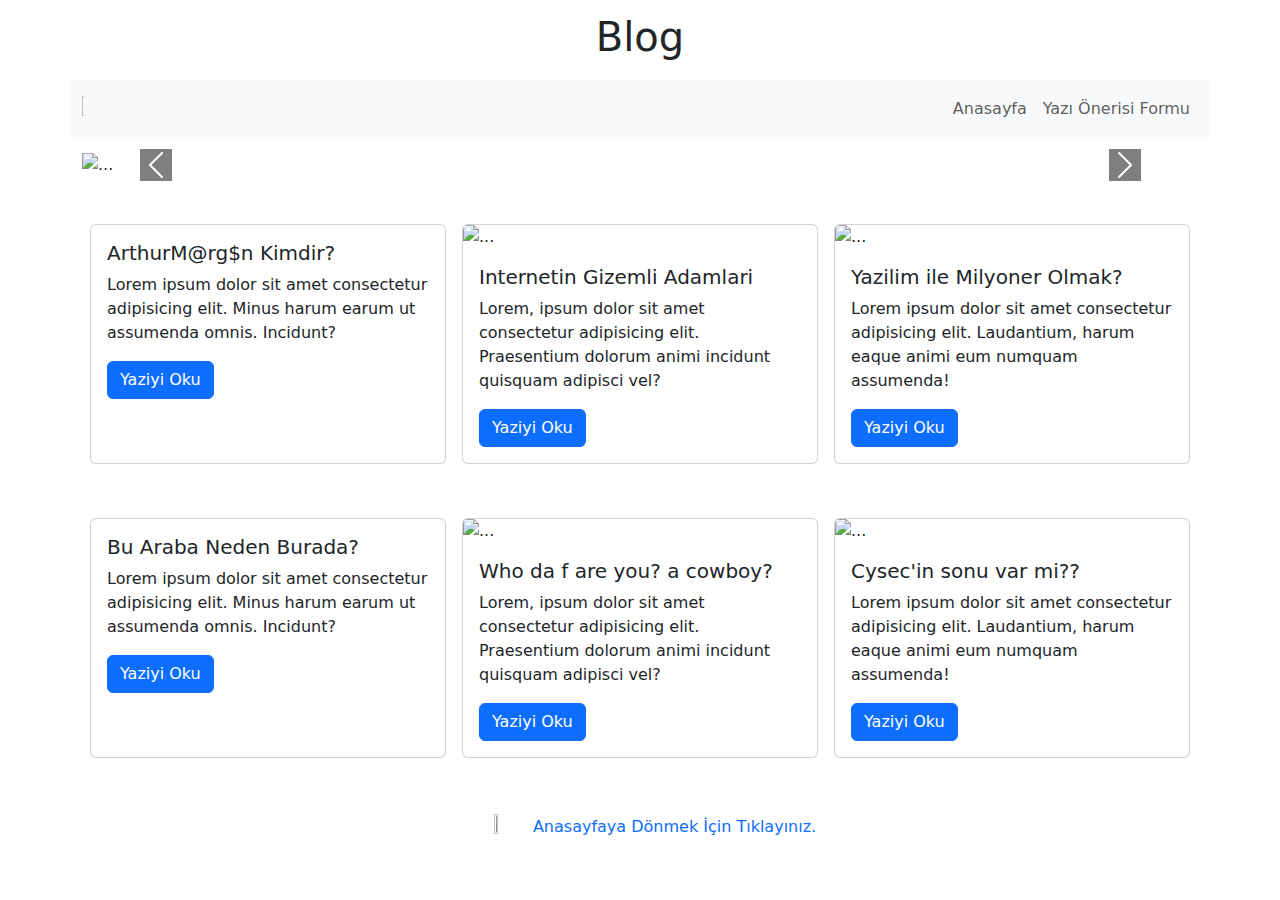
==== docs/blog.html @ 8c5839b3 "Add files via upload" ====
<!DOCTYPE html>
<html lang="en">

<head>
  <meta charset="UTF-8">
  <meta name="viewport" content="width=device-width, initial-scale=1.0">
  <title>Blog</title>
  <link rel="icon" type="image/x-icon" href="/EnginWeb V2/img/hacker.png">
  <link href="https://cdn.jsdelivr.net/npm/bootstrap@5.3.3/dist/css/bootstrap.min.css" rel="stylesheet"
    integrity="sha384-QWTKZyjpPEjISv5WaRU9OFeRpok6YctnYmDr5pNlyT2bRjXh0JMhjY6hW+ALEwIH" crossorigin="anonymous">
  <link href="/EnginWeb V2/css/blog.css" rel="stylesheet">
  <style>
    .carousel-control-prev-icon,
    .carousel-control-next-icon {
      background-color: black;
      /* Okları daha belirgin yapmak için renk ekleyin */
    }
  </style>

</head>

<body class="BlogBackground">

  <script src="https://cdn.jsdelivr.net/npm/@popperjs/core@2.11.8/dist/umd/popper.min.js"
    integrity="sha384-I7E8VVD/ismYTF4hNIPjVp/Zjvgyol6VFvRkX/vR+Vc4jQkC+hVqc2pM8ODewa9r"
    crossorigin="anonymous"></script>
  <script src="https://cdn.jsdelivr.net/npm/bootstrap@5.3.3/dist/js/bootstrap.min.js"
    integrity="sha384-0pUGZvbkm6XF6gxjEnlmuGrJXVbNuzT9qBBavbLwCsOGabYfZo0T0to5eqruptLy"
    crossorigin="anonymous"></script>

  <div>
    <h1 style="text-align: center; margin-top: 1%; margin-bottom: 1.5%;">
      Blog
    </h1>
  </div>

  <div class="container mb-3">
    <div class="row">
      <nav class="navbar navbar-expand-lg bg-body-tertiary">
        <div class="container-fluid">
          <a class="navbar-brand" href="/EnginWeb V2/index.html"><img class="icon-Navbar" src="/EnginWeb V2/img/hacker.png"
              style="height: 9%; width: 9%;"></a>
          <button class="navbar-toggler" type="button" data-bs-toggle="collapse"
            data-bs-target="#navbarSupportedContent" aria-controls="navbarSupportedContent" aria-expanded="false"
            aria-label="Toggle navigation">
            <span class="navbar-toggler-icon"></span>
          </button>
          <div class="collapse navbar-collapse" id="navbarSupportedContent">
            <ul class="navbar-nav ms-auto mb-2 mb-lg-0">
              <li class="nav-item">
                <a class="nav-link" aria-current="page" href="/EnginWeb V2/index.html" target="_blank">Anasayfa</a>
              </li>
              <li class="nav-item">
                <a class="nav-link" href="/EnginWeb V2/docs/yazioneri.html" id="iletisimButon">Yazı Önerisi Formu</a>
              </li>
            </ul>
          </div>
        </div>
      </nav>
    </div>
  </div>

  <div class="container">
    <div class="row">
      <div id="carouselExampleCaptions" class="carousel slide">
        <div class="carousel-indicators">
          <button type="button" data-bs-target="#carouselExampleCaptions" data-bs-slide-to="0" class="active"
            aria-current="true" aria-label="Slide 1"></button>
          <button type="button" data-bs-target="#carouselExampleCaptions" data-bs-slide-to="1"
            aria-label="Slide 2"></button>
          <button type="button" data-bs-target="#carouselExampleCaptions" data-bs-slide-to="2"
            aria-label="Slide 3"></button>
        </div>
        <div class="carousel-inner">
          <div class="carousel-item active">
            <img src="/EnginWeb V2/img/Berserk Manga Wallpaper (1920x1080).jpeg" class="d-block" alt="...">
            <div class="carousel-caption d-none d-md-block">
              <h5>Yoruldun mu?</h5>
              <p>Burasi guvenli bir alan.</p>
            </div>
          </div>
          <div class="carousel-item">
            <img src="/EnginWeb V2/img/Beyond Hill and Dale, Alena Aenami.jpeg" class="d-block" alt="...">
            <div class="carousel-caption d-none d-md-block">
              <h5>Second slide label</h5>
              <p>Some representative placeholder content for the second slide.</p>
            </div>
          </div>
          <div class="carousel-item">
            <img
              src="/EnginWeb V2/img/Obrázky na plochu   _ Post Scriptum, video hry, Templar, prápor, kôň, hrad, fantasy umenie, kríž, križiaci 1920x1080 - Strinix - 1660105 - Tapety na pc - WallHere.jpeg"
              class="d-block" alt="">
            <div class="carousel-caption d-none d-md-block">
              <h5>Third slide label</h5>
              <p>Some representative placeholder content for the third slide.</p>
            </div>
          </div>
        </div>
        <button class="carousel-control-prev" type="button" data-bs-target="#carouselExampleCaptions"
          data-bs-slide="prev">
          <span class="carousel-control-prev-icon" aria-hidden="true"></span>
          <span class="visually-hidden">Previous</span>
        </button>
        <button class="carousel-control-next" type="button" data-bs-target="#carouselExampleCaptions"
          data-bs-slide="next">
          <span class="carousel-control-next-icon" aria-hidden="true"></span>
          <span class="visually-hidden">Next</span>
        </button>
      </div>
    </div>
  </div>

  <div class="container" style="margin-top: 3%;">
    <div class="row m-0 mt-1">
      <div class="col-sm-12 col-md-4 col-lg-4 p-2">
        <div class="card h-100">
          <img src="/EnginWeb V2/img/foto1.jpeg" class="card-img-top" alt="">
          <div class="card-body">
            <h5 class="card-title">ArthurM@rg$n Kimdir?</h5>
            <p class="card-text">Lorem ipsum dolor sit amet consectetur adipisicing elit. Minus harum earum ut assumenda
              omnis. Incidunt?</p>
            <a href="#" class="btn btn-primary">Yaziyi Oku</a>
          </div>
        </div>
      </div>
      <div class="col-sm-12 col-md-4 col-lg-4 p-2">
        <div class="card h-100">
          <img src="/EnginWeb V2/img/foto2.jpeg" class="card-img-top" alt="...">
          <div class="card-body">
            <h5 class="card-title">Internetin Gizemli Adamlari</h5>
            <p class="card-text">Lorem, ipsum dolor sit amet consectetur adipisicing elit. Praesentium dolorum animi
              incidunt quisquam adipisci vel?</p>
            <a href="#" class="btn btn-primary">Yaziyi Oku</a>
          </div>
        </div>
      </div>
      <div class="col-sm-12 col-md-4 col-lg-4 p-2">
        <div class="card h-100">
          <img src="/EnginWeb V2/img/foto4.jpeg" class="card-img-top" alt="...">
          <div class="card-body">
            <h5 class="card-title">Yazilim ile Milyoner Olmak?</h5>
            <p class="card-text">Lorem ipsum dolor sit amet consectetur adipisicing elit. Laudantium, harum eaque animi
              eum numquam assumenda!</p>
            <a href="#" class="btn btn-primary">Yaziyi Oku</a>
          </div>
        </div>
      </div>
    </div>
  </div>

  <div class="container mb-5" style="margin-top: 3%;">
    <div class="row m-0 mt-1">
      <div class="col-sm-12 col-md-4 col-lg-4 p-2">
        <div class="card h-100">
          <img src="/EnginWeb V2/img/8download.jpeg" class="card-img-top" alt="">
          <div class="card-body">
            <h5 class="card-title">Bu Araba Neden Burada?</h5>
            <p class="card-text">Lorem ipsum dolor sit amet consectetur adipisicing elit. Minus harum earum ut assumenda
              omnis. Incidunt?</p>
            <a href="#" class="btn btn-primary">Yaziyi Oku</a>
          </div>
        </div>
      </div>
      <div class="col-sm-12 col-md-4 col-lg-4 p-2">
        <div class="card h-100">
          <img src="/EnginWeb V2/img/9download.jpeg" class="card-img-top" alt="...">
          <div class="card-body">
            <h5 class="card-title">Who da f are you? a cowboy?</h5>
            <p class="card-text">Lorem, ipsum dolor sit amet consectetur adipisicing elit. Praesentium dolorum animi
              incidunt quisquam adipisci vel?</p>
            <a href="#" class="btn btn-primary">Yaziyi Oku</a>
          </div>
        </div>
      </div>
      <div class="col-sm-12 col-md-4 col-lg-4 p-2">
        <div class="card h-100">
          <img src="/EnginWeb V2/img/gorickyourself.png" class="card-img-top" alt="..." style="position: relative;">
          <div class="card-body">
            <h5 class="card-title">Cysec'in sonu var mi??</h5>
            <p class="card-text">Lorem ipsum dolor sit amet consectetur adipisicing elit. Laudantium, harum eaque animi
              eum numquam assumenda!</p>
            <a href="#" class="btn btn-primary">Yaziyi Oku</a>
          </div>
        </div>
      </div>
    </div>
  </div>

  <div style="text-align: center; margin-bottom: 2%;">
    <img src="/EnginWeb V2/img/hacker.png" height="5%" width="5%" alt="">
    <a href="/EnginWeb V2/index.html" style="text-decoration: none;">Anasayfaya Dönmek İçin Tıklayınız.</a>
  </div>

</body>

</html>
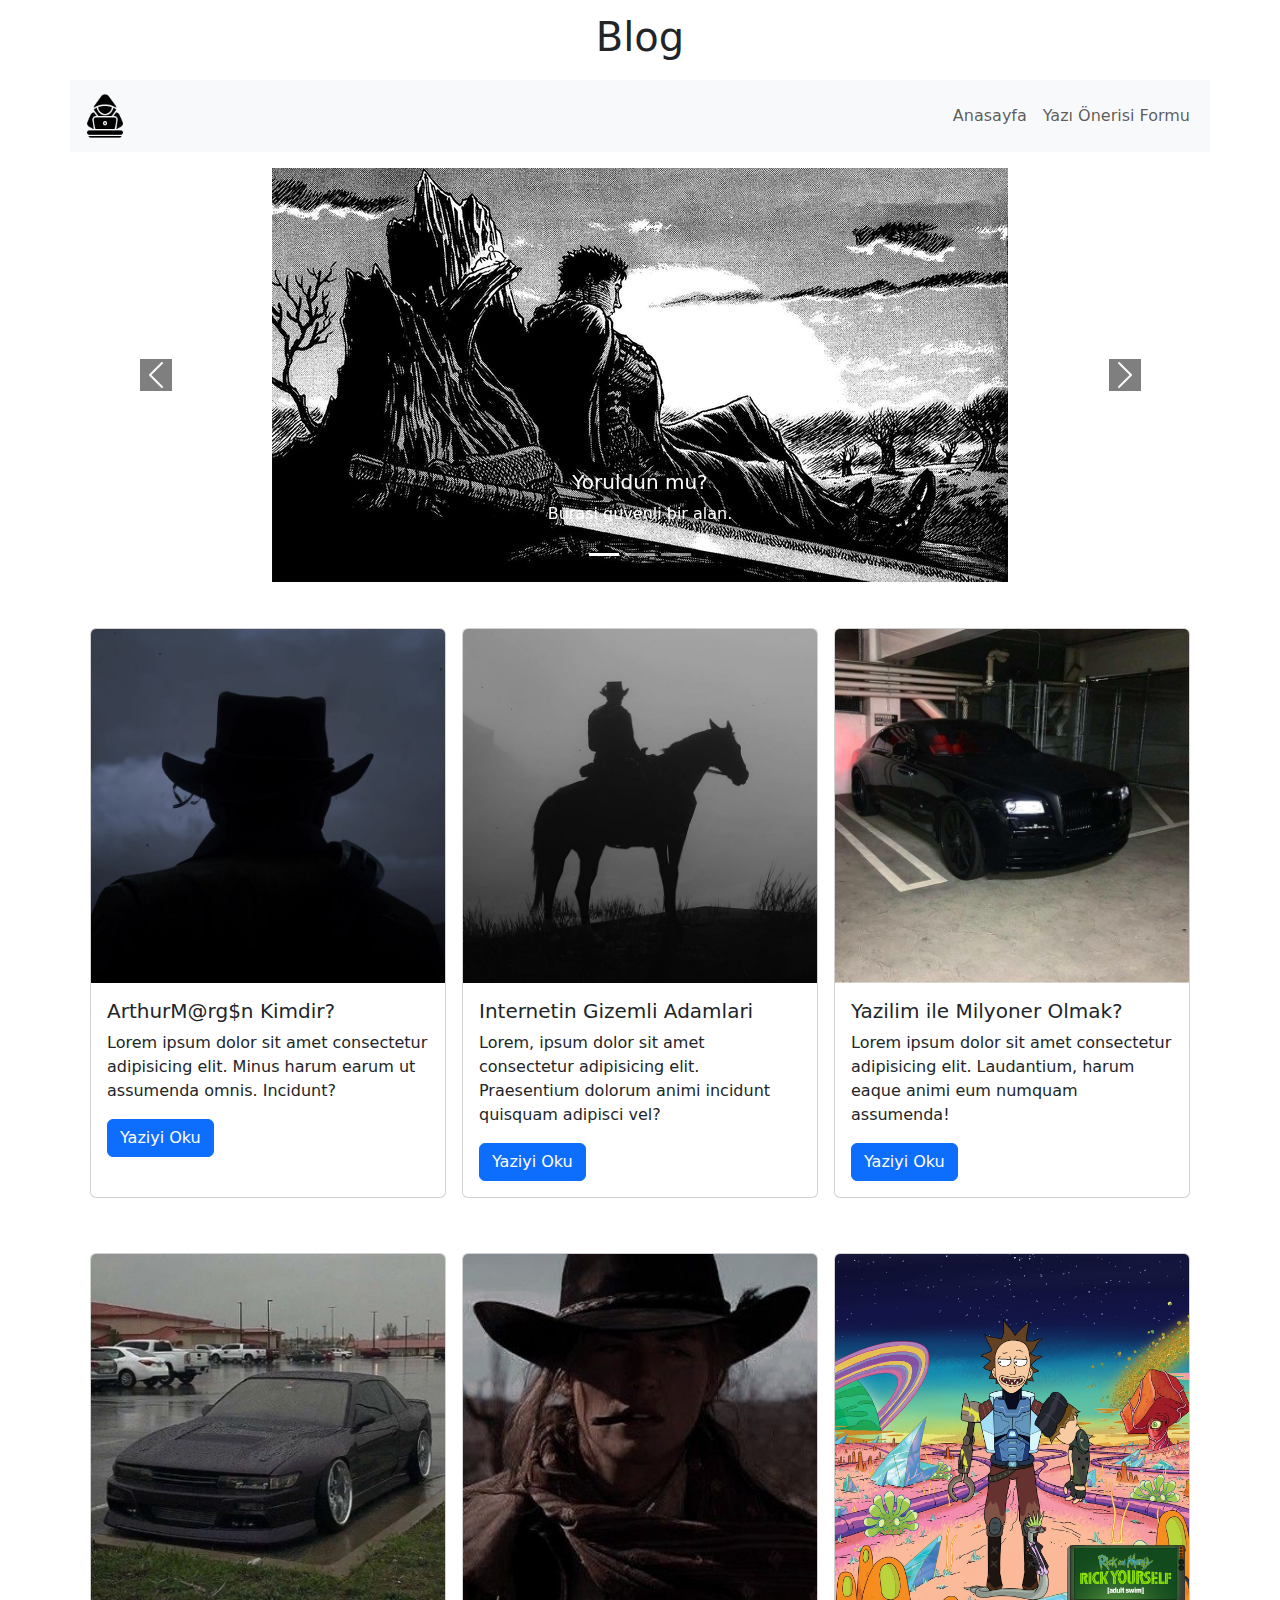
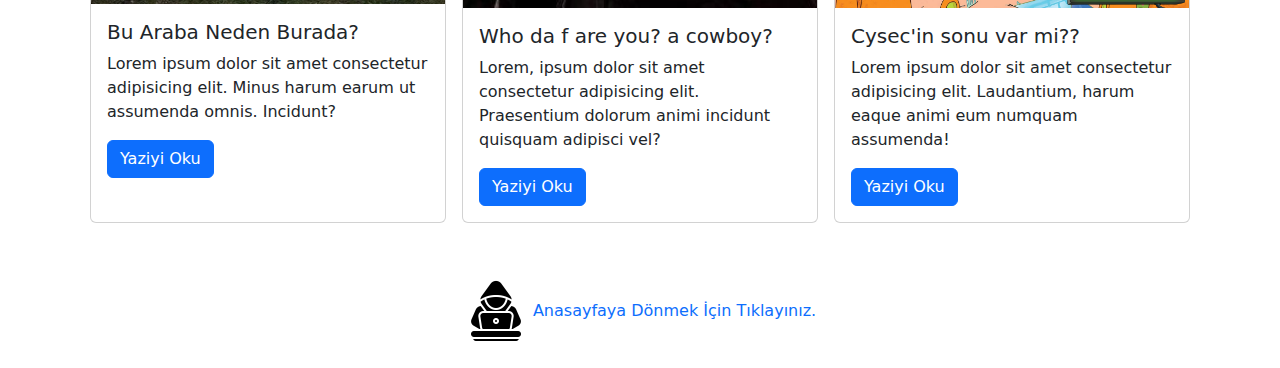
==== commit fdb46459: "test repair" ====
--- a/docs/blog.html
+++ b/docs/blog.html
@@ -5,10 +5,10 @@
   <meta charset="UTF-8">
   <meta name="viewport" content="width=device-width, initial-scale=1.0">
   <title>Blog</title>
-  <link rel="icon" type="image/x-icon" href="/EnginWeb V2/img/hacker.png">
+  <link rel="icon" type="image/x-icon" href="/img/hacker.png">
   <link href="https://cdn.jsdelivr.net/npm/bootstrap@5.3.3/dist/css/bootstrap.min.css" rel="stylesheet"
     integrity="sha384-QWTKZyjpPEjISv5WaRU9OFeRpok6YctnYmDr5pNlyT2bRjXh0JMhjY6hW+ALEwIH" crossorigin="anonymous">
-  <link href="/EnginWeb V2/css/blog.css" rel="stylesheet">
+  <link href="/css/blog.css" rel="stylesheet">
   <style>
     .carousel-control-prev-icon,
     .carousel-control-next-icon {
@@ -38,7 +38,7 @@
     <div class="row">
       <nav class="navbar navbar-expand-lg bg-body-tertiary">
         <div class="container-fluid">
-          <a class="navbar-brand" href="/EnginWeb V2/index.html"><img class="icon-Navbar" src="/EnginWeb V2/img/hacker.png"
+          <a class="navbar-brand" href="/index.html"><img class="icon-Navbar" src="/img/hacker.png"
               style="height: 9%; width: 9%;"></a>
           <button class="navbar-toggler" type="button" data-bs-toggle="collapse"
             data-bs-target="#navbarSupportedContent" aria-controls="navbarSupportedContent" aria-expanded="false"
@@ -48,10 +48,10 @@
           <div class="collapse navbar-collapse" id="navbarSupportedContent">
             <ul class="navbar-nav ms-auto mb-2 mb-lg-0">
               <li class="nav-item">
-                <a class="nav-link" aria-current="page" href="/EnginWeb V2/index.html" target="_blank">Anasayfa</a>
+                <a class="nav-link" aria-current="page" href="/index.html" target="_blank">Anasayfa</a>
               </li>
               <li class="nav-item">
-                <a class="nav-link" href="/EnginWeb V2/docs/yazioneri.html" id="iletisimButon">Yazı Önerisi Formu</a>
+                <a class="nav-link" href="/docs/yazioneri.html" id="iletisimButon">Yazı Önerisi Formu</a>
               </li>
             </ul>
           </div>
@@ -73,14 +73,14 @@
         </div>
         <div class="carousel-inner">
           <div class="carousel-item active">
-            <img src="/EnginWeb V2/img/Berserk Manga Wallpaper (1920x1080).jpeg" class="d-block" alt="...">
+            <img src="/img/Berserk Manga Wallpaper (1920x1080).jpeg" class="d-block" alt="...">
             <div class="carousel-caption d-none d-md-block">
               <h5>Yoruldun mu?</h5>
               <p>Burasi guvenli bir alan.</p>
             </div>
           </div>
           <div class="carousel-item">
-            <img src="/EnginWeb V2/img/Beyond Hill and Dale, Alena Aenami.jpeg" class="d-block" alt="...">
+            <img src="/img/Beyond Hill and Dale, Alena Aenami.jpeg" class="d-block" alt="...">
             <div class="carousel-caption d-none d-md-block">
               <h5>Second slide label</h5>
               <p>Some representative placeholder content for the second slide.</p>
@@ -88,7 +88,7 @@
           </div>
           <div class="carousel-item">
             <img
-              src="/EnginWeb V2/img/Obrázky na plochu   _ Post Scriptum, video hry, Templar, prápor, kôň, hrad, fantasy umenie, kríž, križiaci 1920x1080 - Strinix - 1660105 - Tapety na pc - WallHere.jpeg"
+              src="/img/Obrázky na plochu   _ Post Scriptum, video hry, Templar, prápor, kôň, hrad, fantasy umenie, kríž, križiaci 1920x1080 - Strinix - 1660105 - Tapety na pc - WallHere.jpeg"
               class="d-block" alt="">
             <div class="carousel-caption d-none d-md-block">
               <h5>Third slide label</h5>
@@ -114,7 +114,7 @@
     <div class="row m-0 mt-1">
       <div class="col-sm-12 col-md-4 col-lg-4 p-2">
         <div class="card h-100">
-          <img src="/EnginWeb V2/img/foto1.jpeg" class="card-img-top" alt="">
+          <img src="/img/foto1.jpeg" class="card-img-top" alt="">
           <div class="card-body">
             <h5 class="card-title">ArthurM@rg$n Kimdir?</h5>
             <p class="card-text">Lorem ipsum dolor sit amet consectetur adipisicing elit. Minus harum earum ut assumenda
@@ -125,7 +125,7 @@
       </div>
       <div class="col-sm-12 col-md-4 col-lg-4 p-2">
         <div class="card h-100">
-          <img src="/EnginWeb V2/img/foto2.jpeg" class="card-img-top" alt="...">
+          <img src="/img/foto2.jpeg" class="card-img-top" alt="...">
           <div class="card-body">
             <h5 class="card-title">Internetin Gizemli Adamlari</h5>
             <p class="card-text">Lorem, ipsum dolor sit amet consectetur adipisicing elit. Praesentium dolorum animi
@@ -136,7 +136,7 @@
       </div>
       <div class="col-sm-12 col-md-4 col-lg-4 p-2">
         <div class="card h-100">
-          <img src="/EnginWeb V2/img/foto4.jpeg" class="card-img-top" alt="...">
+          <img src="/img/foto4.jpeg" class="card-img-top" alt="...">
           <div class="card-body">
             <h5 class="card-title">Yazilim ile Milyoner Olmak?</h5>
             <p class="card-text">Lorem ipsum dolor sit amet consectetur adipisicing elit. Laudantium, harum eaque animi
@@ -152,7 +152,7 @@
     <div class="row m-0 mt-1">
       <div class="col-sm-12 col-md-4 col-lg-4 p-2">
         <div class="card h-100">
-          <img src="/EnginWeb V2/img/8download.jpeg" class="card-img-top" alt="">
+          <img src="/img/8download.jpeg" class="card-img-top" alt="">
           <div class="card-body">
             <h5 class="card-title">Bu Araba Neden Burada?</h5>
             <p class="card-text">Lorem ipsum dolor sit amet consectetur adipisicing elit. Minus harum earum ut assumenda
@@ -163,7 +163,7 @@
       </div>
       <div class="col-sm-12 col-md-4 col-lg-4 p-2">
         <div class="card h-100">
-          <img src="/EnginWeb V2/img/9download.jpeg" class="card-img-top" alt="...">
+          <img src="/img/9download.jpeg" class="card-img-top" alt="...">
           <div class="card-body">
             <h5 class="card-title">Who da f are you? a cowboy?</h5>
             <p class="card-text">Lorem, ipsum dolor sit amet consectetur adipisicing elit. Praesentium dolorum animi
@@ -174,7 +174,7 @@
       </div>
       <div class="col-sm-12 col-md-4 col-lg-4 p-2">
         <div class="card h-100">
-          <img src="/EnginWeb V2/img/gorickyourself.png" class="card-img-top" alt="..." style="position: relative;">
+          <img src="/img/gorickyourself.png" class="card-img-top" alt="..." style="position: relative;">
           <div class="card-body">
             <h5 class="card-title">Cysec'in sonu var mi??</h5>
             <p class="card-text">Lorem ipsum dolor sit amet consectetur adipisicing elit. Laudantium, harum eaque animi
@@ -187,8 +187,8 @@
   </div>
 
   <div style="text-align: center; margin-bottom: 2%;">
-    <img src="/EnginWeb V2/img/hacker.png" height="5%" width="5%" alt="">
-    <a href="/EnginWeb V2/index.html" style="text-decoration: none;">Anasayfaya Dönmek İçin Tıklayınız.</a>
+    <img src="/img/hacker.png" height="5%" width="5%" alt="">
+    <a href="/index.html" style="text-decoration: none;">Anasayfaya Dönmek İçin Tıklayınız.</a>
   </div>
 
 </body>
--- a/css/blog.css
+++ b/css/blog.css
@@ -0,0 +1,11 @@
+
+
+.carousel-item-next, .carousel-item-prev, .carousel-item.active {
+    display: flex !important;
+    justify-content: center !important;
+    align-content: center !important;
+}
+
+.haberkart{
+    padding: -1;
+}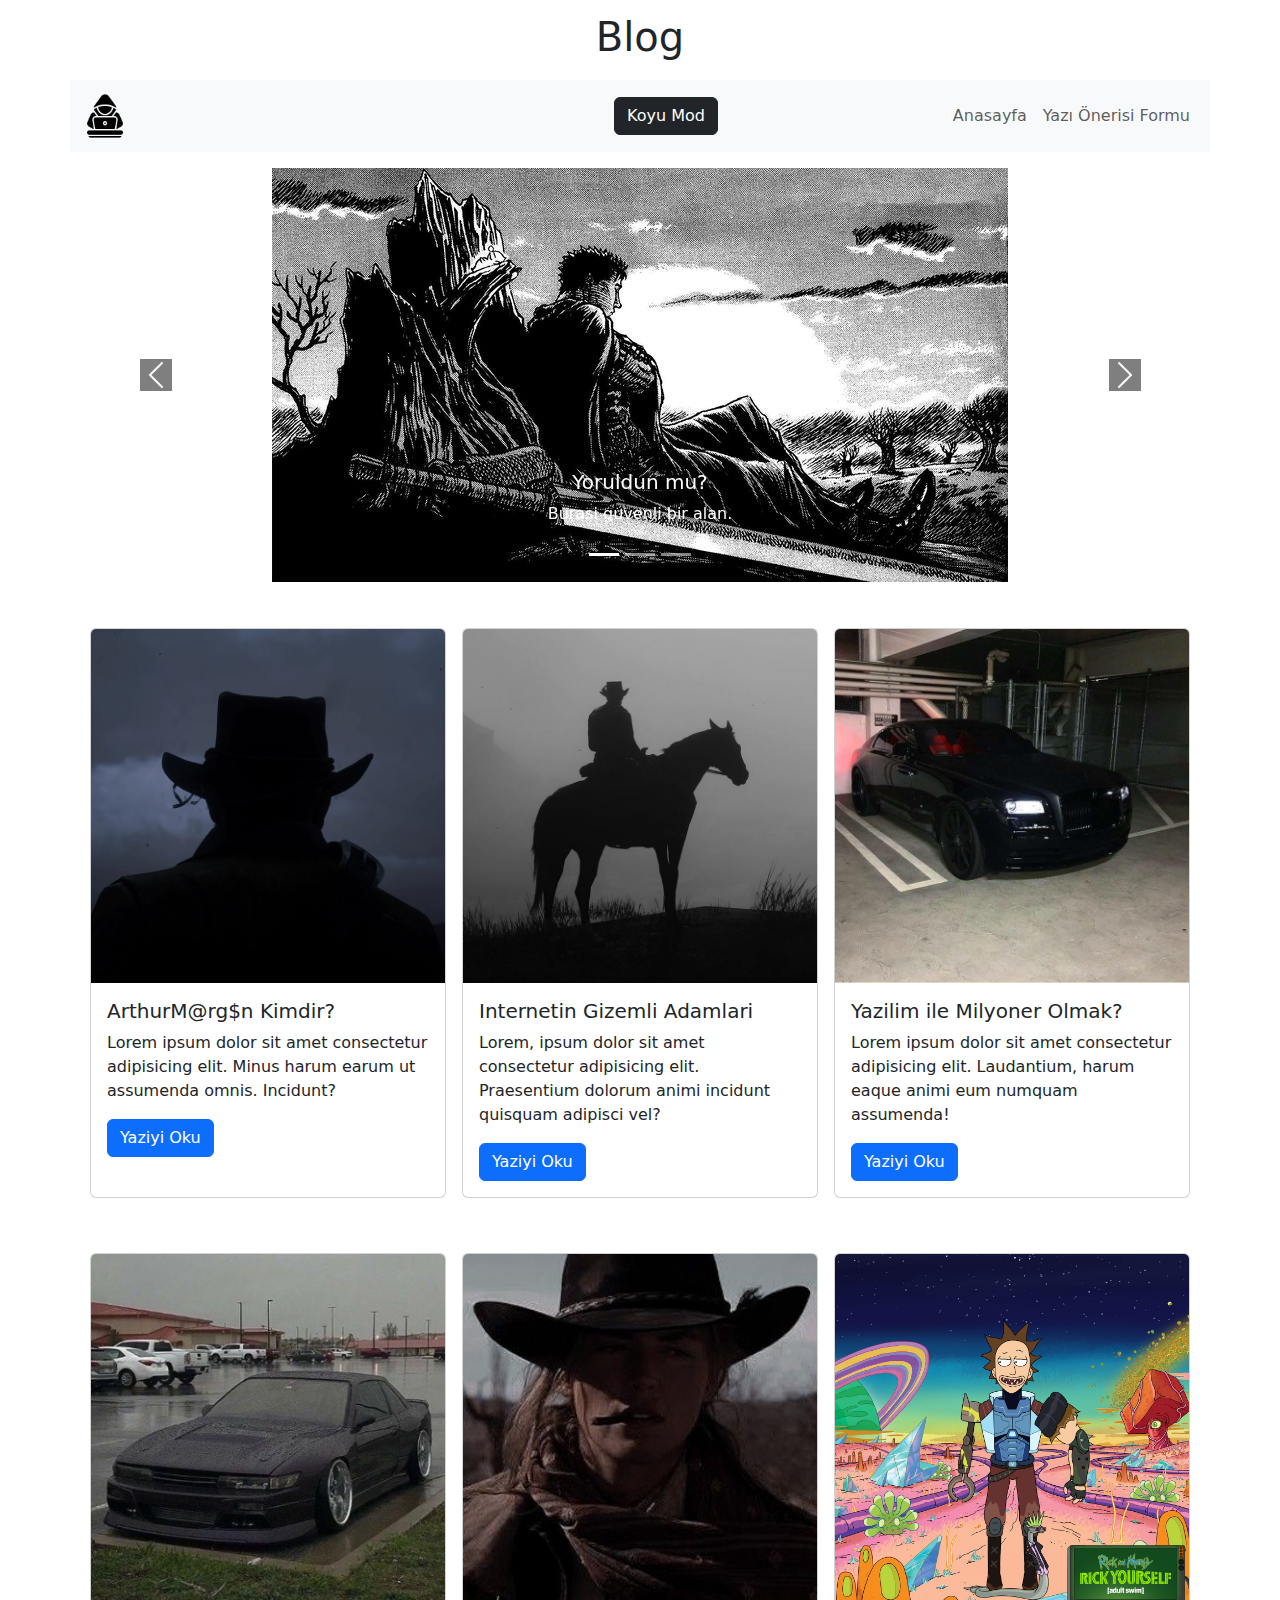
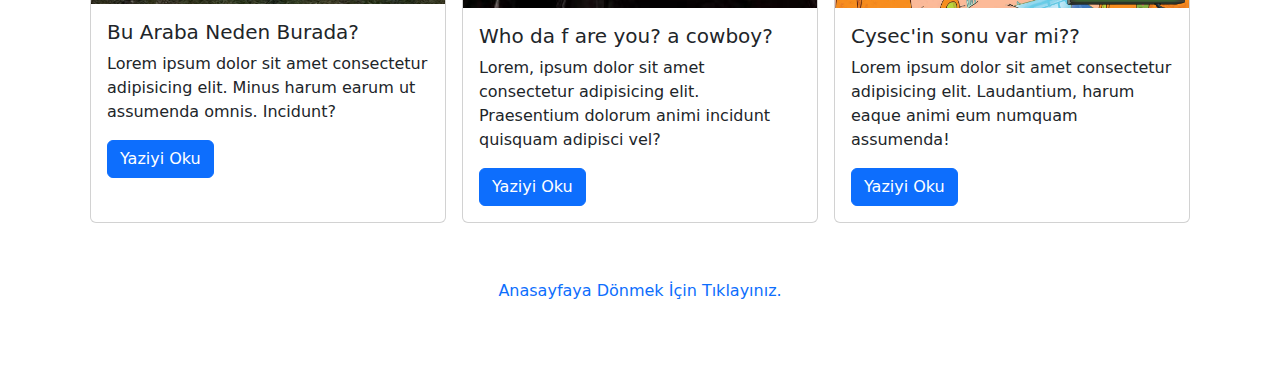
==== commit 972bc372: "dark mode added to blog page. also, fixed footer color for dark mode" ====
--- a/docs/blog.html
+++ b/docs/blog.html
@@ -5,10 +5,10 @@
   <meta charset="UTF-8">
   <meta name="viewport" content="width=device-width, initial-scale=1.0">
   <title>Blog</title>
-  <link rel="icon" type="image/x-icon" href="/img/hacker.png">
+  <link rel="icon" type="image/x-icon" href="../img/hacker.png">
   <link href="https://cdn.jsdelivr.net/npm/bootstrap@5.3.3/dist/css/bootstrap.min.css" rel="stylesheet"
     integrity="sha384-QWTKZyjpPEjISv5WaRU9OFeRpok6YctnYmDr5pNlyT2bRjXh0JMhjY6hW+ALEwIH" crossorigin="anonymous">
-  <link href="/css/blog.css" rel="stylesheet">
+  <link href="../css/blog.css" rel="stylesheet">
   <style>
     .carousel-control-prev-icon,
     .carousel-control-next-icon {
@@ -38,8 +38,9 @@
     <div class="row">
       <nav class="navbar navbar-expand-lg bg-body-tertiary">
         <div class="container-fluid">
-          <a class="navbar-brand" href="/index.html"><img class="icon-Navbar" src="/img/hacker.png"
+          <a class="navbar-brand" href="../index.html"><img class="icon-Navbar" src="../img/hacker.png"
               style="height: 9%; width: 9%;"></a>
+              <button id="theme-toggle" class="btn btn-dark mx-1"><i class="fa-regular fa-sun"></i>Koyu Mod<i class="fa-regular fa-moon"></i></button>
           <button class="navbar-toggler" type="button" data-bs-toggle="collapse"
             data-bs-target="#navbarSupportedContent" aria-controls="navbarSupportedContent" aria-expanded="false"
             aria-label="Toggle navigation">
@@ -48,7 +49,7 @@
           <div class="collapse navbar-collapse" id="navbarSupportedContent">
             <ul class="navbar-nav ms-auto mb-2 mb-lg-0">
               <li class="nav-item">
-                <a class="nav-link" aria-current="page" href="/index.html" target="_blank">Anasayfa</a>
+                <a class="nav-link" aria-current="page" href="../index.html" target="_blank">Anasayfa</a>
               </li>
               <li class="nav-item">
                 <a class="nav-link" href="/docs/yazioneri.html" id="iletisimButon">Yazı Önerisi Formu</a>
@@ -73,14 +74,14 @@
         </div>
         <div class="carousel-inner">
           <div class="carousel-item active">
-            <img src="/img/Berserk Manga Wallpaper (1920x1080).jpeg" class="d-block" alt="...">
+            <img src="../img/Berserk Manga Wallpaper (1920x1080).jpeg" class="d-block" alt="...">
             <div class="carousel-caption d-none d-md-block">
               <h5>Yoruldun mu?</h5>
               <p>Burasi guvenli bir alan.</p>
             </div>
           </div>
           <div class="carousel-item">
-            <img src="/img/Beyond Hill and Dale, Alena Aenami.jpeg" class="d-block" alt="...">
+            <img src="../img/Beyond Hill and Dale, Alena Aenami.jpeg" class="d-block" alt="...">
             <div class="carousel-caption d-none d-md-block">
               <h5>Second slide label</h5>
               <p>Some representative placeholder content for the second slide.</p>
@@ -88,7 +89,7 @@
           </div>
           <div class="carousel-item">
             <img
-              src="/img/Obrázky na plochu   _ Post Scriptum, video hry, Templar, prápor, kôň, hrad, fantasy umenie, kríž, križiaci 1920x1080 - Strinix - 1660105 - Tapety na pc - WallHere.jpeg"
+              src="../img/Obrázky na plochu   _ Post Scriptum, video hry, Templar, prápor, kôň, hrad, fantasy umenie, kríž, križiaci 1920x1080 - Strinix - 1660105 - Tapety na pc - WallHere.jpeg"
               class="d-block" alt="">
             <div class="carousel-caption d-none d-md-block">
               <h5>Third slide label</h5>
@@ -114,7 +115,7 @@
     <div class="row m-0 mt-1">
       <div class="col-sm-12 col-md-4 col-lg-4 p-2">
         <div class="card h-100">
-          <img src="/img/foto1.jpeg" class="card-img-top" alt="">
+          <img src="../img/foto1.jpeg" class="card-img-top" alt="">
           <div class="card-body">
             <h5 class="card-title">ArthurM@rg$n Kimdir?</h5>
             <p class="card-text">Lorem ipsum dolor sit amet consectetur adipisicing elit. Minus harum earum ut assumenda
@@ -125,7 +126,7 @@
       </div>
       <div class="col-sm-12 col-md-4 col-lg-4 p-2">
         <div class="card h-100">
-          <img src="/img/foto2.jpeg" class="card-img-top" alt="...">
+          <img src="../img/foto2.jpeg" class="card-img-top" alt="...">
           <div class="card-body">
             <h5 class="card-title">Internetin Gizemli Adamlari</h5>
             <p class="card-text">Lorem, ipsum dolor sit amet consectetur adipisicing elit. Praesentium dolorum animi
@@ -136,7 +137,7 @@
       </div>
       <div class="col-sm-12 col-md-4 col-lg-4 p-2">
         <div class="card h-100">
-          <img src="/img/foto4.jpeg" class="card-img-top" alt="...">
+          <img src="../img/foto4.jpeg" class="card-img-top" alt="...">
           <div class="card-body">
             <h5 class="card-title">Yazilim ile Milyoner Olmak?</h5>
             <p class="card-text">Lorem ipsum dolor sit amet consectetur adipisicing elit. Laudantium, harum eaque animi
@@ -152,7 +153,7 @@
     <div class="row m-0 mt-1">
       <div class="col-sm-12 col-md-4 col-lg-4 p-2">
         <div class="card h-100">
-          <img src="/img/8download.jpeg" class="card-img-top" alt="">
+          <img src="../img/8download.jpeg" class="card-img-top" alt="">
           <div class="card-body">
             <h5 class="card-title">Bu Araba Neden Burada?</h5>
             <p class="card-text">Lorem ipsum dolor sit amet consectetur adipisicing elit. Minus harum earum ut assumenda
@@ -163,7 +164,7 @@
       </div>
       <div class="col-sm-12 col-md-4 col-lg-4 p-2">
         <div class="card h-100">
-          <img src="/img/9download.jpeg" class="card-img-top" alt="...">
+          <img src="../img/9download.jpeg" class="card-img-top" alt="...">
           <div class="card-body">
             <h5 class="card-title">Who da f are you? a cowboy?</h5>
             <p class="card-text">Lorem, ipsum dolor sit amet consectetur adipisicing elit. Praesentium dolorum animi
@@ -174,7 +175,7 @@
       </div>
       <div class="col-sm-12 col-md-4 col-lg-4 p-2">
         <div class="card h-100">
-          <img src="/img/gorickyourself.png" class="card-img-top" alt="..." style="position: relative;">
+          <img src="../img/gorickyourself.png" class="card-img-top" alt="..." style="position: relative;">
           <div class="card-body">
             <h5 class="card-title">Cysec'in sonu var mi??</h5>
             <p class="card-text">Lorem ipsum dolor sit amet consectetur adipisicing elit. Laudantium, harum eaque animi
@@ -186,11 +187,11 @@
     </div>
   </div>
 
-  <div style="text-align: center; margin-bottom: 2%;">
-    <img src="/img/hacker.png" height="5%" width="5%" alt="">
-    <a href="/index.html" style="text-decoration: none;">Anasayfaya Dönmek İçin Tıklayınız.</a>
+  <div style="text-align: center; margin-bottom: 6%;">
+    <a href="../index.html" style="text-decoration: none;" class="anasayfaDonus">Anasayfaya Dönmek İçin Tıklayınız.</a>
   </div>
 
+  <script src="../json/script.js"></script>
 </body>
 
 </html>--- a/css/blog.css
+++ b/css/blog.css
@@ -8,4 +8,28 @@
 
 .haberkart{
     padding: -1;
-}+}
+
+.dark-mode{
+    background-color: #15151a;
+    color: #fff;
+  }
+
+  .dark-mode .card{
+    background-color: #15151a;
+    color: #fff;
+  }
+
+  .dark-mode .card-body{
+    background-color: #333;
+    color: #fff;
+  }
+
+  .dark-mode .naviBar{
+    background-color: #15151a;
+    color: #fff;
+  }
+
+  .anasayfaDonus:hover{
+    color: rgb(255, 0, 0);
+  }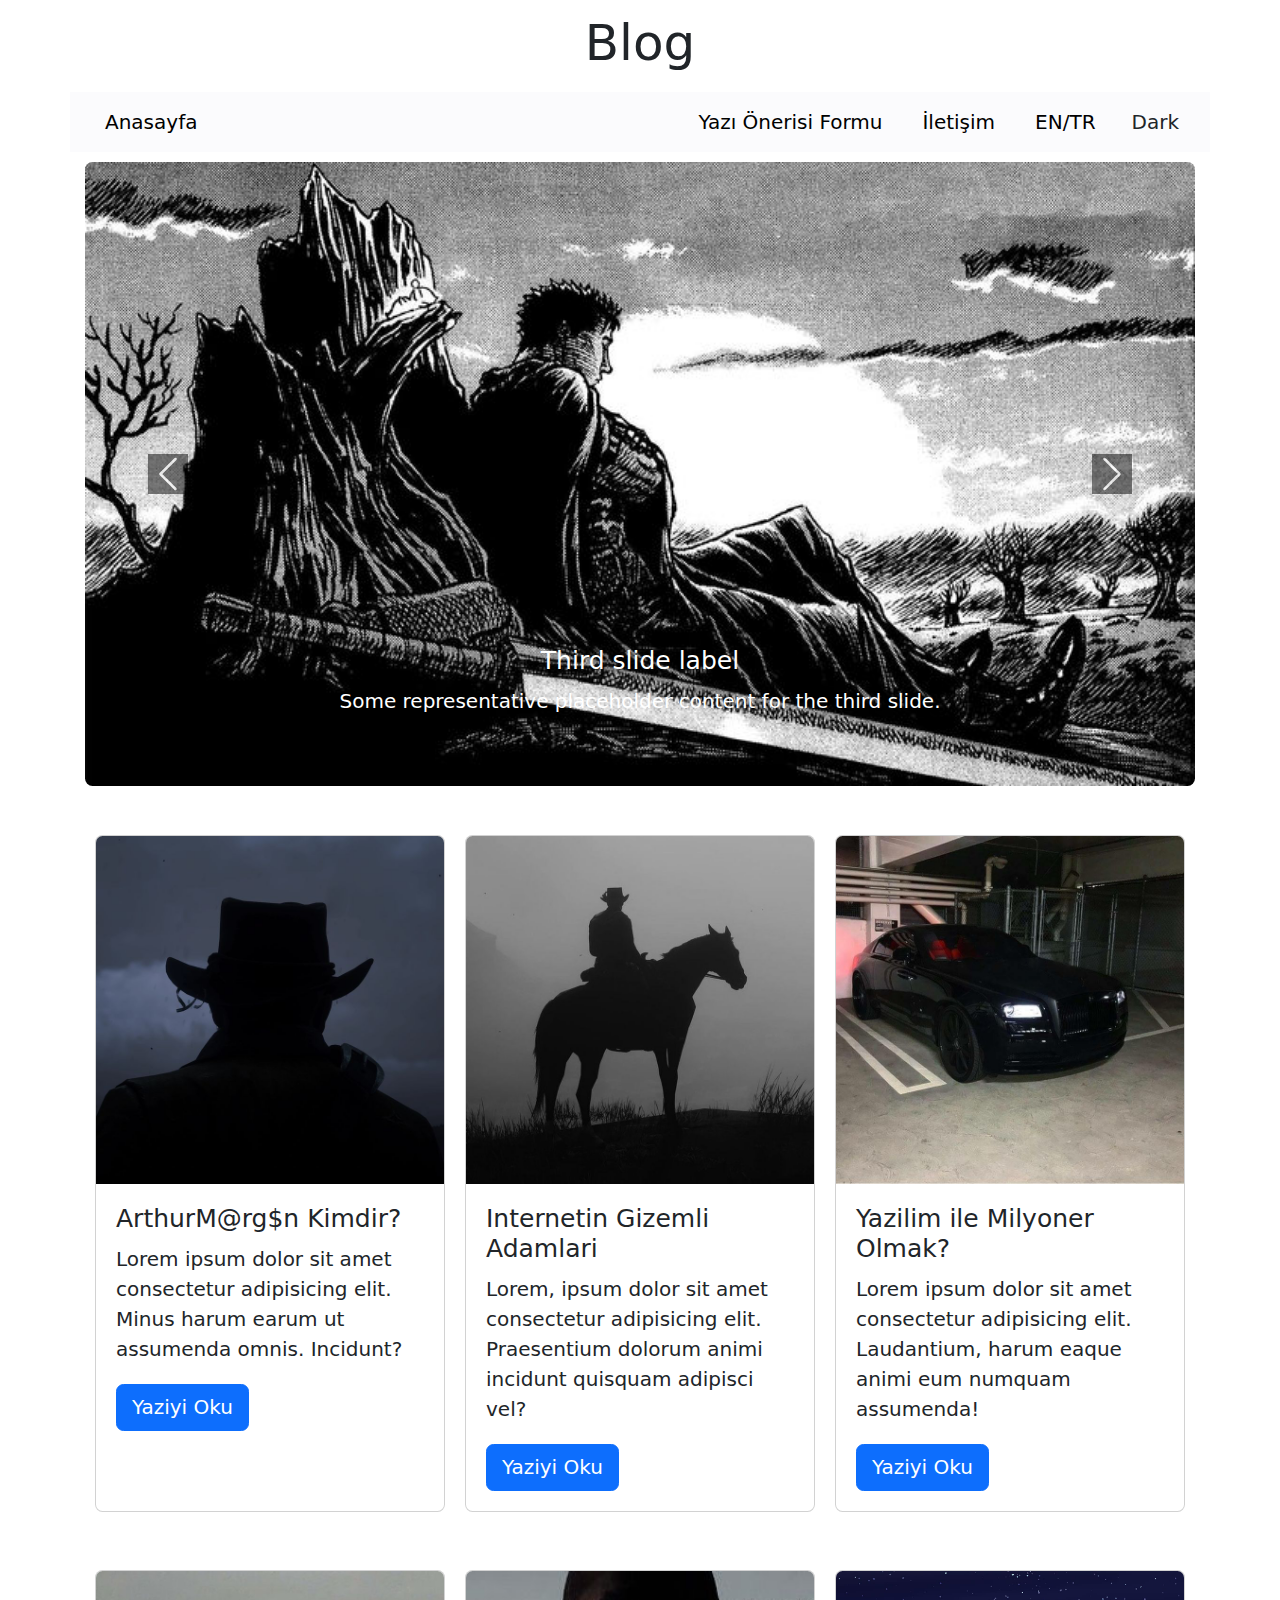
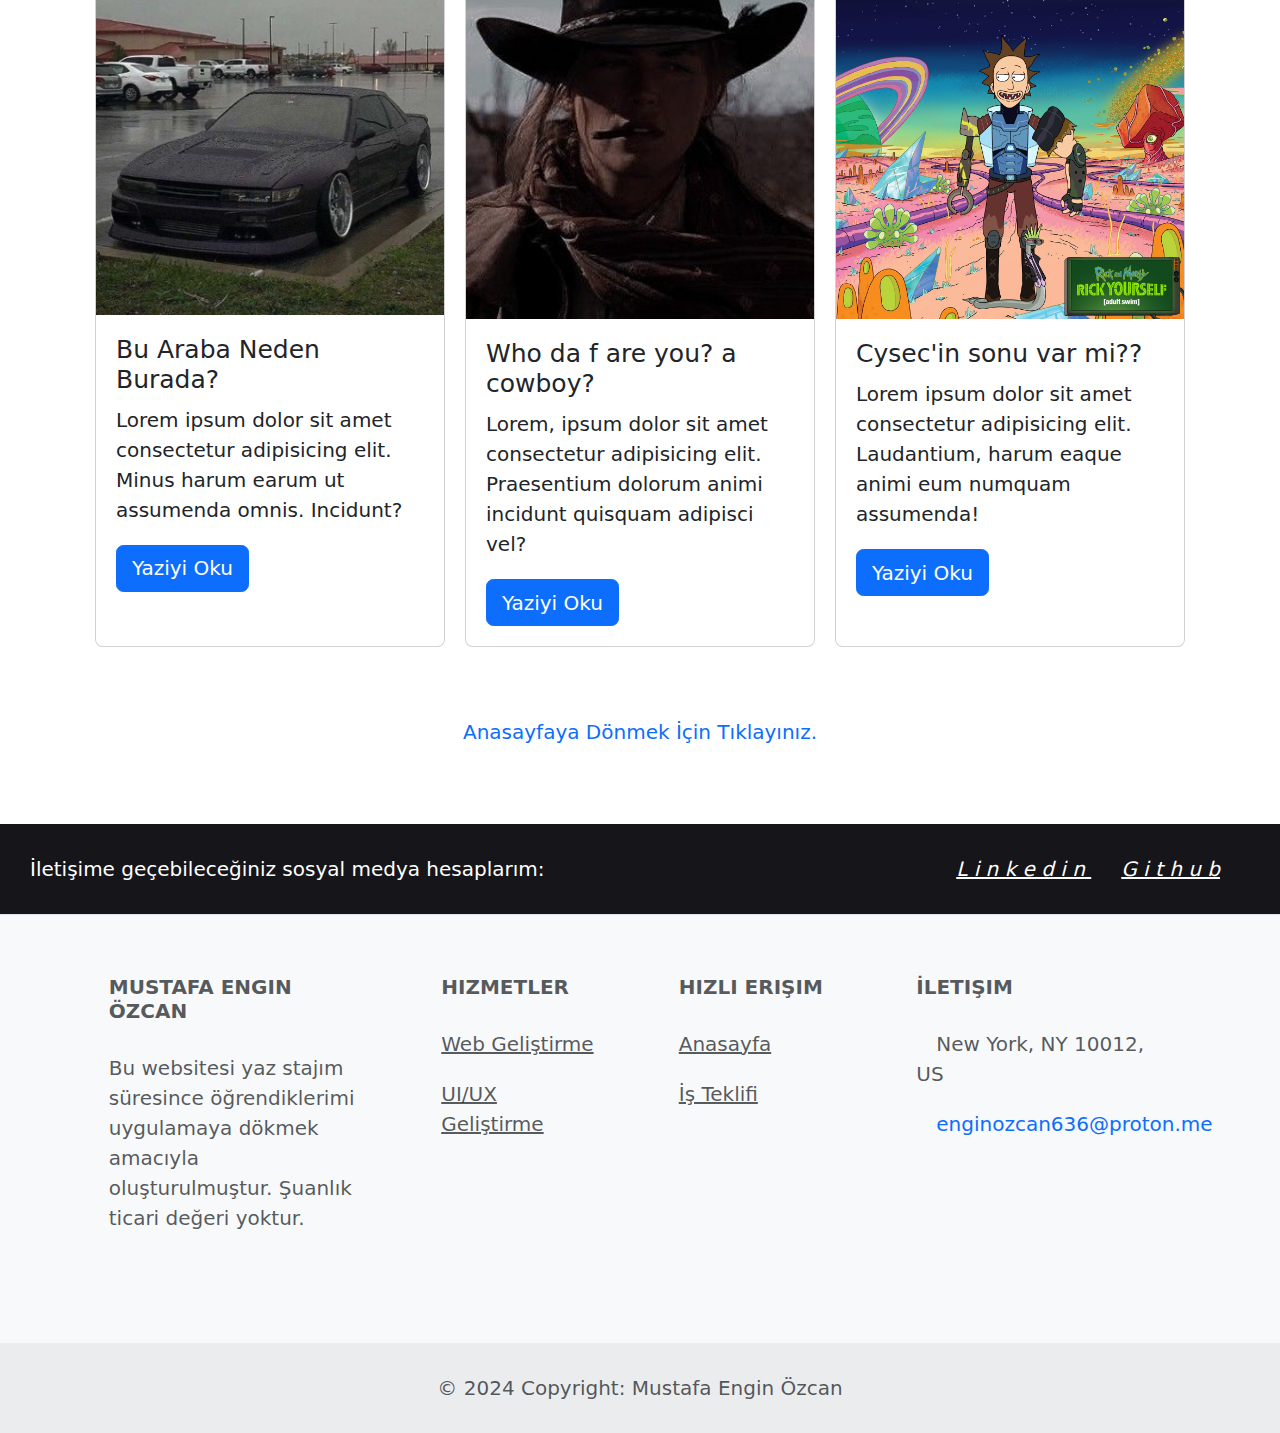
==== commit 2db9cabb: "navbar changed. dark mode fixed." ====
--- a/docs/blog.html
+++ b/docs/blog.html
@@ -9,6 +9,9 @@
   <link href="https://cdn.jsdelivr.net/npm/bootstrap@5.3.3/dist/css/bootstrap.min.css" rel="stylesheet"
     integrity="sha384-QWTKZyjpPEjISv5WaRU9OFeRpok6YctnYmDr5pNlyT2bRjXh0JMhjY6hW+ALEwIH" crossorigin="anonymous">
   <link href="../css/blog.css" rel="stylesheet">
+  <link rel="stylesheet" href="https://cdnjs.cloudflare.com/ajax/libs/font-awesome/6.6.0/css/all.min.css"
+  integrity="sha512-Kc323vGBEqzTmouAECnVceyQqyqdsSiqLQISBL29aUW4U/M7pSPA/gEUZQqv1cwx4OnYxTxve5UMg5GT6L4JJg=="
+  crossorigin="anonymous" referrerpolicy="no-referrer">
   <style>
     .carousel-control-prev-icon,
     .carousel-control-next-icon {
@@ -34,80 +37,72 @@
     </h1>
   </div>
 
-  <div class="container mb-3">
-    <div class="row">
-      <nav class="navbar navbar-expand-lg bg-body-tertiary">
-        <div class="container-fluid">
-          <a class="navbar-brand" href="../index.html"><img class="icon-Navbar" src="../img/hacker.png"
-              style="height: 9%; width: 9%;"></a>
-              <button id="theme-toggle" class="btn btn-dark mx-1"><i class="fa-regular fa-sun"></i>Koyu Mod<i class="fa-regular fa-moon"></i></button>
-          <button class="navbar-toggler" type="button" data-bs-toggle="collapse"
-            data-bs-target="#navbarSupportedContent" aria-controls="navbarSupportedContent" aria-expanded="false"
-            aria-label="Toggle navigation">
-            <span class="navbar-toggler-icon"></span>
-          </button>
-          <div class="collapse navbar-collapse" id="navbarSupportedContent">
-            <ul class="navbar-nav ms-auto mb-2 mb-lg-0">
-              <li class="nav-item">
-                <a class="nav-link" aria-current="page" href="../index.html" target="_blank">Anasayfa</a>
-              </li>
-              <li class="nav-item">
-                <a class="nav-link" href="/docs/yazioneri.html" id="iletisimButon">Yazı Önerisi Formu</a>
-              </li>
-            </ul>
-          </div>
-        </div>
-      </nav>
-    </div>
-  </div>
-
   <div class="container">
     <div class="row">
-      <div id="carouselExampleCaptions" class="carousel slide">
-        <div class="carousel-indicators">
-          <button type="button" data-bs-target="#carouselExampleCaptions" data-bs-slide-to="0" class="active"
-            aria-current="true" aria-label="Slide 1"></button>
-          <button type="button" data-bs-target="#carouselExampleCaptions" data-bs-slide-to="1"
-            aria-label="Slide 2"></button>
-          <button type="button" data-bs-target="#carouselExampleCaptions" data-bs-slide-to="2"
-            aria-label="Slide 3"></button>
-        </div>
-        <div class="carousel-inner">
-          <div class="carousel-item active">
-            <img src="../img/Berserk Manga Wallpaper (1920x1080).jpeg" class="d-block" alt="...">
-            <div class="carousel-caption d-none d-md-block">
-              <h5>Yoruldun mu?</h5>
-              <p>Burasi guvenli bir alan.</p>
-            </div>
-          </div>
-          <div class="carousel-item">
-            <img src="../img/Beyond Hill and Dale, Alena Aenami.jpeg" class="d-block" alt="...">
-            <div class="carousel-caption d-none d-md-block">
-              <h5>Second slide label</h5>
-              <p>Some representative placeholder content for the second slide.</p>
-            </div>
-          </div>
-          <div class="carousel-item">
-            <img
-              src="../img/Obrázky na plochu   _ Post Scriptum, video hry, Templar, prápor, kôň, hrad, fantasy umenie, kríž, križiaci 1920x1080 - Strinix - 1660105 - Tapety na pc - WallHere.jpeg"
-              class="d-block" alt="">
-            <div class="carousel-caption d-none d-md-block">
-              <h5>Third slide label</h5>
-              <p>Some representative placeholder content for the third slide.</p>
-            </div>
-          </div>
-        </div>
-        <button class="carousel-control-prev" type="button" data-bs-target="#carouselExampleCaptions"
-          data-bs-slide="prev">
-          <span class="carousel-control-prev-icon" aria-hidden="true"></span>
-          <span class="visually-hidden">Previous</span>
-        </button>
-        <button class="carousel-control-next" type="button" data-bs-target="#carouselExampleCaptions"
-          data-bs-slide="next">
-          <span class="carousel-control-next-icon" aria-hidden="true"></span>
-          <span class="visually-hidden">Next</span>
-        </button>
-      </div>
+      <nav id="naviBar">
+        <input type="checkbox" id="sidebar-active">
+        <label for="sidebar-active" class="open-sidebar-button">
+            <svg xmlns="http://www.w3.org/2000/svg" height="32" viewBox="0 -960 960 960" width="32" fill="#5f6368">
+                <path d="M120-240v-80h720v80H120Zm0-200v-80h720v80H120Zm0-200v-80h720v80H120Z" />
+            </svg>
+        </label>
+
+        <label id="overlay" for="sidebar-active"></label>
+        <div class="links-container">
+            <label for="sidebar-active" class="close-sidebar-button">
+                <svg xmlns="http://www.w3.org/2000/svg" height="32" viewBox="0 -960 960 960" width="32" fill="#5f6368">
+                    <path
+                        d="m256-200-56-56 224-224-224-224 56-56 224 224 224-224 56 56-224 224 224 224-56 56-224-224-224 224Z" />
+                </svg>
+            </label>
+
+            <a class="home-link" href="../index.html">Anasayfa</a>
+            <a href="yazioneri.html">Yazı Önerisi Formu</a>
+            <a href="#footer" id="iletisimButon">İletişim</a>
+            <a href="#" title="Aktif Degil.">EN/TR</a>
+            <button id="theme-toggle" class="btn">Dark</button>
+        </div>
+    </nav>
+    </div>
+  </div>
+
+  <div class="container">
+    <div class="row">
+        <div class="col-sm-12 col-md-12 col-lg-12 mt-2">
+            <div id="carouselExampleRide" class="carousel slide" data-bs-ride="true">
+                <div class="carousel-inner rounded">
+                  <div class="carousel-item active">
+                    <img src="../img/Berserk Manga Wallpaper (1920x1080).jpeg" class="d-block w-100" alt="...">
+                    <div class="carousel-caption d-none d-md-block">
+                      <h5>Third slide label</h5>
+                      <p>Some representative placeholder content for the third slide.</p>
+                    </div>
+                  </div>
+                  <div class="carousel-item">
+                    <img src="../img/Beyond Hill and Dale, Alena Aenami.jpeg" class="d-block w-100" alt="...">
+                    <div class="carousel-caption d-none d-md-block">
+                      <h5>Third slide label</h5>
+                      <p>Some representative placeholder content for the third slide.</p>
+                    </div>
+                  </div>
+                  <div class="carousel-item">
+                    <img src="../img/Obrázky na plochu   _ Post Scriptum, video hry, Templar, prápor, kôň, hrad, fantasy umenie, kríž, križiaci 1920x1080 - Strinix - 1660105 - Tapety na pc - WallHere.jpeg" class="d-block w-100" alt="...">
+                    <div class="carousel-caption d-none d-md-block">
+                      <h5>Third slide label</h5>
+                      <p>Some representative placeholder content for the third slide.</p>
+                    </div>
+                  </div>
+                </div>
+                <button class="carousel-control-prev" type="button" data-bs-target="#carouselExampleRide" data-bs-slide="prev">
+                  <span class="carousel-control-prev-icon" aria-hidden="true"></span>
+                  <span class="visually-hidden">Previous</span>
+                </button>
+                <button class="carousel-control-next" type="button" data-bs-target="#carouselExampleRide" data-bs-slide="next">
+                  <span class="carousel-control-next-icon" aria-hidden="true"></span>
+                  <span class="visually-hidden">Next</span>
+                </button>
+              </div>
+        </div>
     </div>
   </div>
 
@@ -191,6 +186,113 @@
     <a href="../index.html" style="text-decoration: none;" class="anasayfaDonus">Anasayfaya Dönmek İçin Tıklayınız.</a>
   </div>
 
+  <footer class="text-center text-lg-start bg-body-tertiary text-muted" id="footer">
+    <!-- Section: Social media -->
+    <section class="d-flex justify-content-center justify-content-lg-between p-4 border-bottom dark-mode">
+      <!-- Left -->
+      <div class="me-5 d-none d-lg-block">
+        <span>İletişime geçebileceğiniz sosyal medya hesaplarım:</span>
+      </div>
+      <!-- Left -->
+
+      <!-- Right -->
+      <div class="dark-mode">
+        <!-- <a href="" class="me-4 text-reset" target="_blank">
+          <i class="fab fa-google"> o o g l e</i>
+        </a> -->
+        <a href="https://www.linkedin.com/in/mustafa-engin-ozcan/" class="me-4 text-reset" target="_blank">
+          <i class="fab fa-linkedin"> L i n k e d i n</i>
+        </a>
+        <a href="https://github.com/thengjn" class="me-4 text-reset" target="_blank">
+          <i class="fab fa-github"> G i t h u b</i>
+        </a>
+      </div>
+      <!-- Right -->
+    </section>
+    <!-- Section: Social media -->
+
+    <!-- Section: Links  -->
+    <section class="footerIletisim">
+      <div class="container text-center text-md-start mt-0 py-5">
+        <!-- Grid row -->
+        <div class="row mt-0">
+          <!-- Grid column -->
+          <div class="col-md-3 col-lg-4 col-xl-3 mx-auto mb-4">
+            <!-- Content -->
+            <h6 class="text-uppercase fw-bold mb-4">
+              <i></i>Mustafa Engin Özcan
+            </h6>
+            <p>
+              Bu websitesi yaz stajım süresince öğrendiklerimi uygulamaya dökmek amacıyla oluşturulmuştur. Şuanlık
+              ticari değeri yoktur.
+            </p>
+          </div>
+          <!-- Grid column -->
+
+          <!-- Grid column -->
+          <div class="col-md-2 col-lg-2 col-xl-2 mx-auto mb-4">
+            <!-- Links -->
+            <h6 class="text-uppercase fw-bold mb-4">
+              Hizmetler
+            </h6>
+            <p>
+              <a href="docs/hizmetler.html" class="text-reset">Web Geliştirme</a>
+            </p>
+            <p>
+              <a href="docs/hizmetler.html" class="text-reset">UI/UX Geliştirme</a>
+            </p>
+            <!-- <p>
+              <a href="#!" class="text-reset">other</a>
+            </p>
+            <p>
+              <a href="#!" class="text-reset">other</a>
+            </p> -->
+          </div>
+          <!-- Grid column -->
+
+          <!-- Grid column -->
+          <div class="col-md-3 col-lg-2 col-xl-2 mx-auto mb-4">
+            <!-- Links -->
+            <h6 class="text-uppercase fw-bold mb-4">
+              Hızlı Erişim
+            </h6>
+            <p>
+              <a href="../index.html" class="text-reset">Anasayfa</a>
+            </p>
+            <p>
+              <a href="docs/IsTeklifi.html" class="text-reset">İş Teklifi</a>
+            </p>
+            <!-- <p>
+              <a href="#!" class="text-reset">Orders</a>
+            </p>
+            <p>
+              <a href="#!" class="text-reset">Help</a>
+            </p> -->
+          </div>
+          <!-- Grid column -->
+
+          <!-- Grid column -->
+          <div class="col-md-4 col-lg-3 col-xl-3 mx-auto mb-md-0 mb-4">
+            <!-- Links -->
+            <h6 class="text-uppercase fw-bold mb-4">İletişim</h6>
+            <p><i class="fas fa-home me-3"></i>New York, NY 10012, US</p>
+            <i class="fas fa-envelope me-3"></i>
+            <a href="mailto:enginozcan636@proton.me" class="mail-Iletisim" style="text-decoration: none;">enginozcan636@proton.me</a>
+            </p>
+          </div>
+          <!-- Grid column -->
+        </div>
+        <!-- Grid row -->
+      </div>
+    </section>
+    <!-- Section: Links  -->
+    <!-- Copyright -->
+    <div class="text-center p-4" style="background-color: rgba(0, 0, 0, 0.05);">
+      © 2024 Copyright: Mustafa Engin Özcan</div>
+    <!-- Copyright -->
+  </footer>
+  <!-- Footer -->
+  </div>
   <script src="../json/script.js"></script>
 </body>
 
--- a/css/blog.css
+++ b/css/blog.css
@@ -25,11 +25,136 @@
     color: #fff;
   }
 
+  .anasayfaDonus:hover{
+    color: rgb(255, 0, 0);
+  }
+
+  .dark-mode #naviBar{
+    background-color: #333;
+    color: #fff;
+  }
+  
   .dark-mode .naviBar{
-    background-color: #15151a;
+    background-color: #333;
     color: #fff;
   }
 
-  .anasayfaDonus:hover{
-    color: rgb(255, 0, 0);
+  @import url('https://fonts.googleapis.com/css2?family=Abril+Fatface&family=DM+Sans:ital,opsz,wght@0,9..40,100..1000;1,9..40,100..1000&family=Libre+Baskerville:ital,wght@0,400;0,700;1,400&family=Poppins:ital,wght@0,100;0,200;0,300;0,400;0,500;0,600;0,700;0,800;0,900;1,100;1,200;1,300;1,400;1,500;1,600;1,700;1,800;1,900&display=swap');
+
+:root{
+    --color-1 : #f9f9fb9a;
+    --text-color : #000000;
+    --accent-color : #0045a5;
+}
+
+*{
+    margin: 0;
+    padding: 0;
+}
+
+html{
+    font-size: 20px;
+    font-family: Poppins, 'Segoe UI', Tahoma, sans-serif;
+}
+
+nav{
+    height: 60px;
+    background-color: var(--color-1);
+    display: flex;
+    justify-content: flex-end;
+    align-items: center;
+}
+.links-container{
+    height: 100%;
+    width: 100%;
+    display: flex;
+    flex-direction: row;
+    align-items: center;
+}
+nav a{
+    height: 100%;
+    padding: 0 20px;
+    display: flex;
+    align-items: center;
+    text-decoration: none;
+    color: var(--text-color);
+}
+
+nav a:hover{
+    background-color: var(--accent-color);
+    color: #ffffff;
+}
+
+nav .home-link{
+    margin-right: auto;
+}
+
+nav svg{
+    fill: var(--text-color);
+}
+
+#sidebar-active{
+    display: none;
+}
+
+.open-sidebar-button, .close-sidebar-button{
+    display: none;
+}
+
+@media(max-width: 450px){
+    .links-container{
+        
+        flex-direction: column;
+        align-items: flex-start;
+
+        position: fixed;
+        top: 0;
+        right: -100%;
+        z-index: 10;
+        width: 300px;
+
+        background-color: var(--color-1);
+        box-shadow: -5px 0 5px rgba(0,0,0,0.25);
+        transition: 0.5s ease-out;
+    }
+    nav a{
+        box-sizing: border-box;
+        height: auto;
+        width: 100%;
+        padding: 20px 30px;
+        justify-content: flex-start;
+    }
+
+    .open-sidebar-button, .close-sidebar-button{
+        padding: 20px;
+        display: block;
+    }
+    #sidebar-active:checked ~ .links-container{
+        right: 0;
+    }
+    #sidebar-active:checked ~ #overlay{
+
+        height: 100%;
+        width: 100%;
+        position: fixed;
+        top: 0;
+        left: 0;
+        z-index: 9;
+    }
+}
+
+
+.dark-mode nav a, button{
+  background-color: #333;
+  color: #fff;
+}
+
+.dark-mode .footerIletisim{
+  background-color: #15151a;
+  color: #fff;
+}
+
+
+.dark-mode .btn{
+    color: white;
   }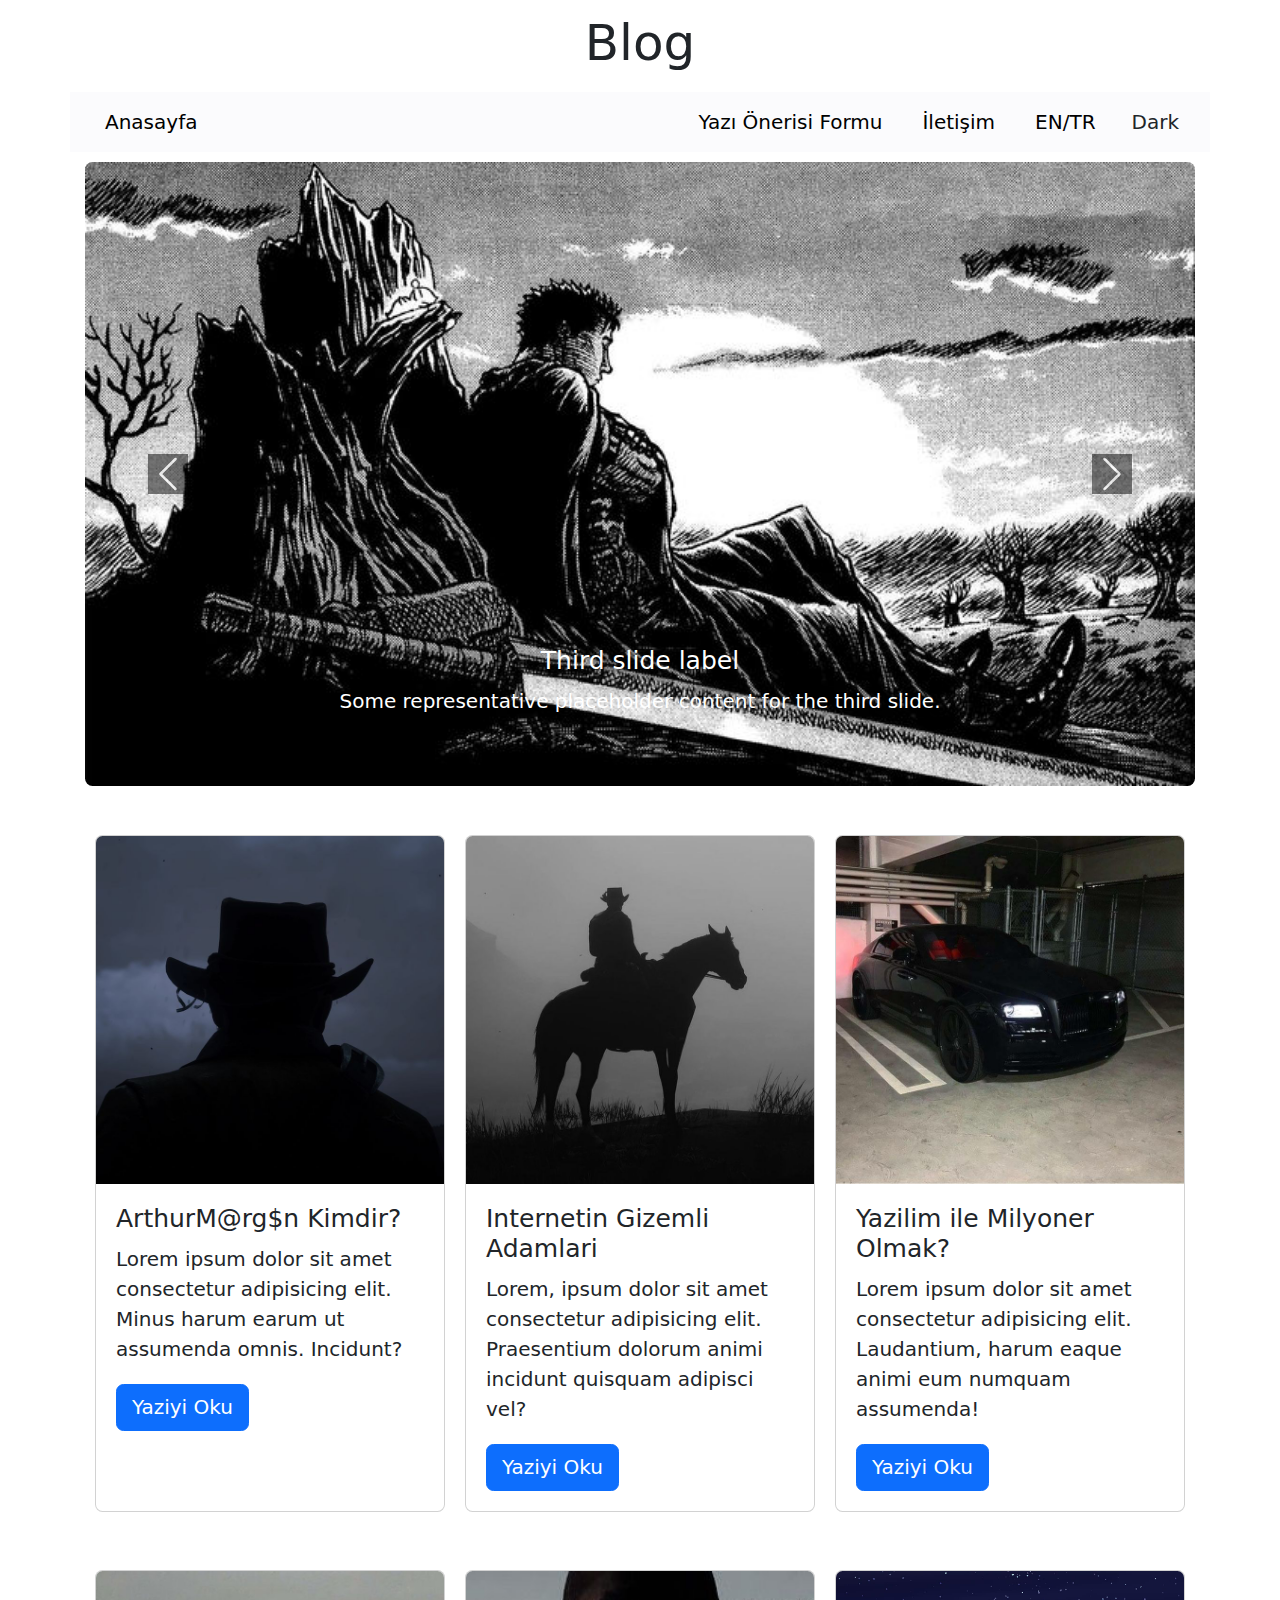
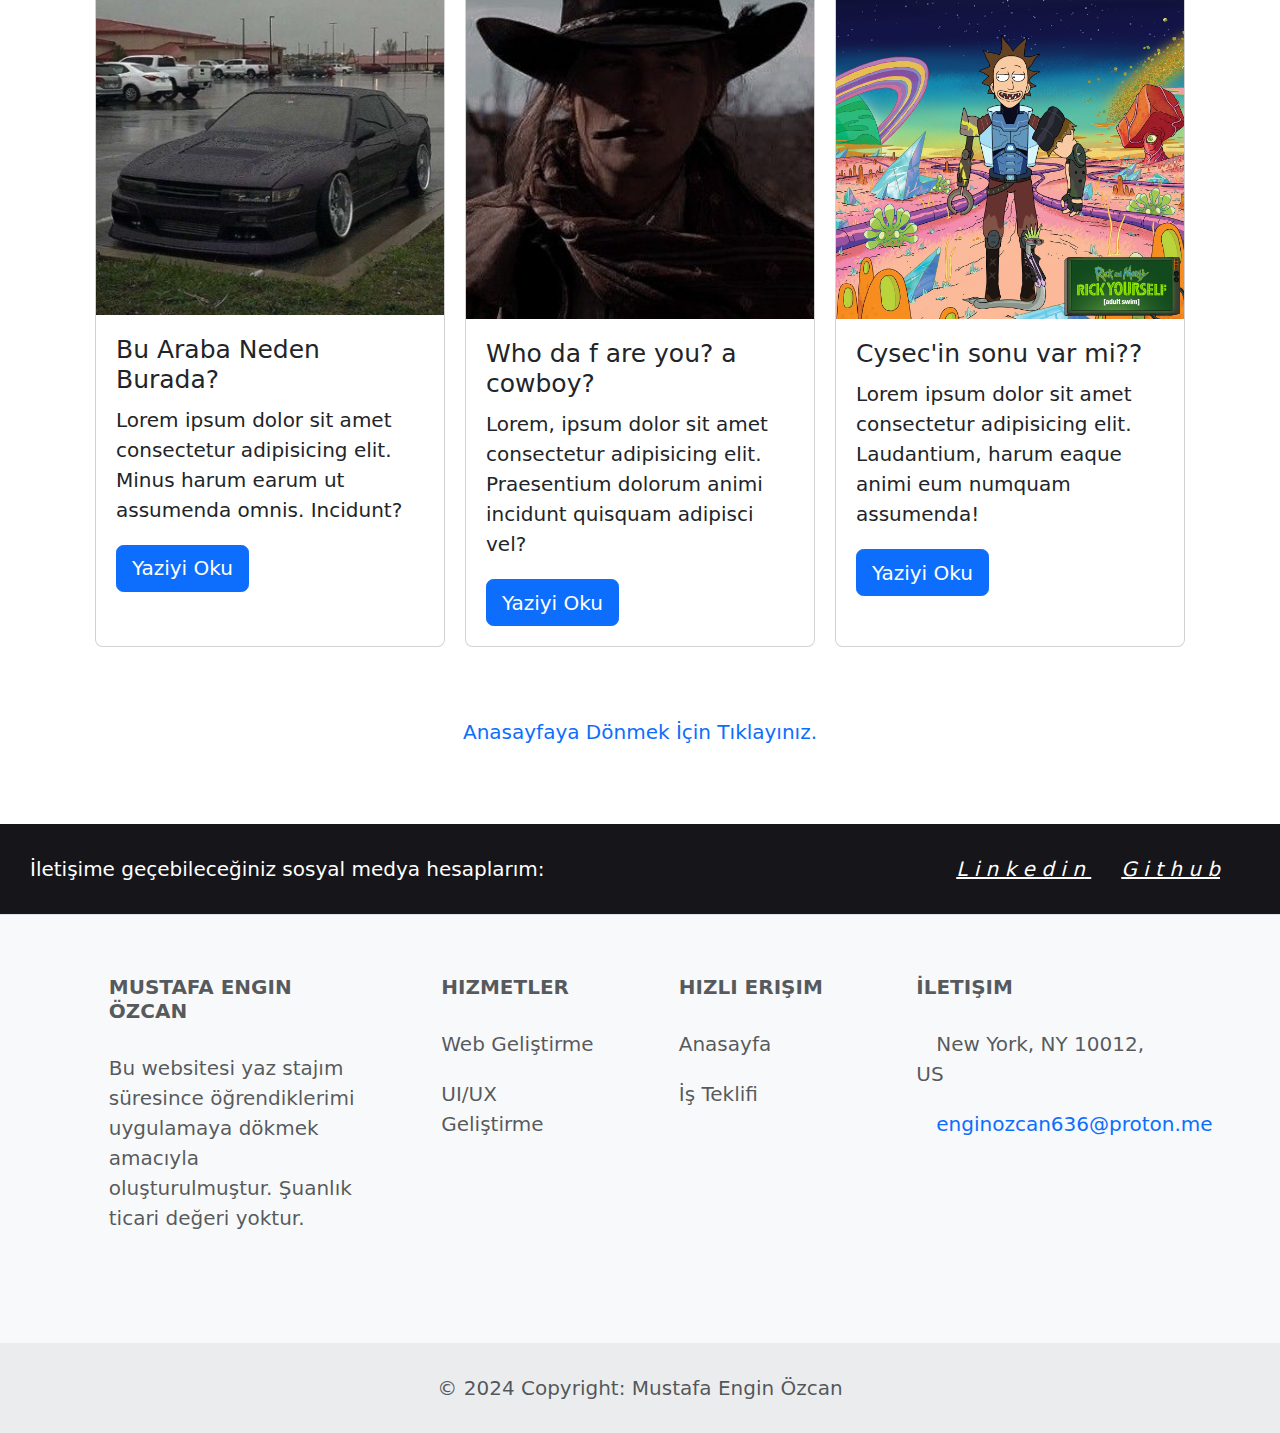
==== commit 56429eba: "mini fix." ====
--- a/docs/blog.html
+++ b/docs/blog.html
@@ -293,7 +293,7 @@
   </footer>
   <!-- Footer -->
   </div>
-  <script src="../json/script.js"></script>
+  <script src="../json/blog.js"></script>
 </body>
 
 </html>--- a/css/blog.css
+++ b/css/blog.css
@@ -157,4 +157,8 @@
 
 .dark-mode .btn{
     color: white;
-  }+}
+
+footer section div p a{
+    text-decoration: none;
+}